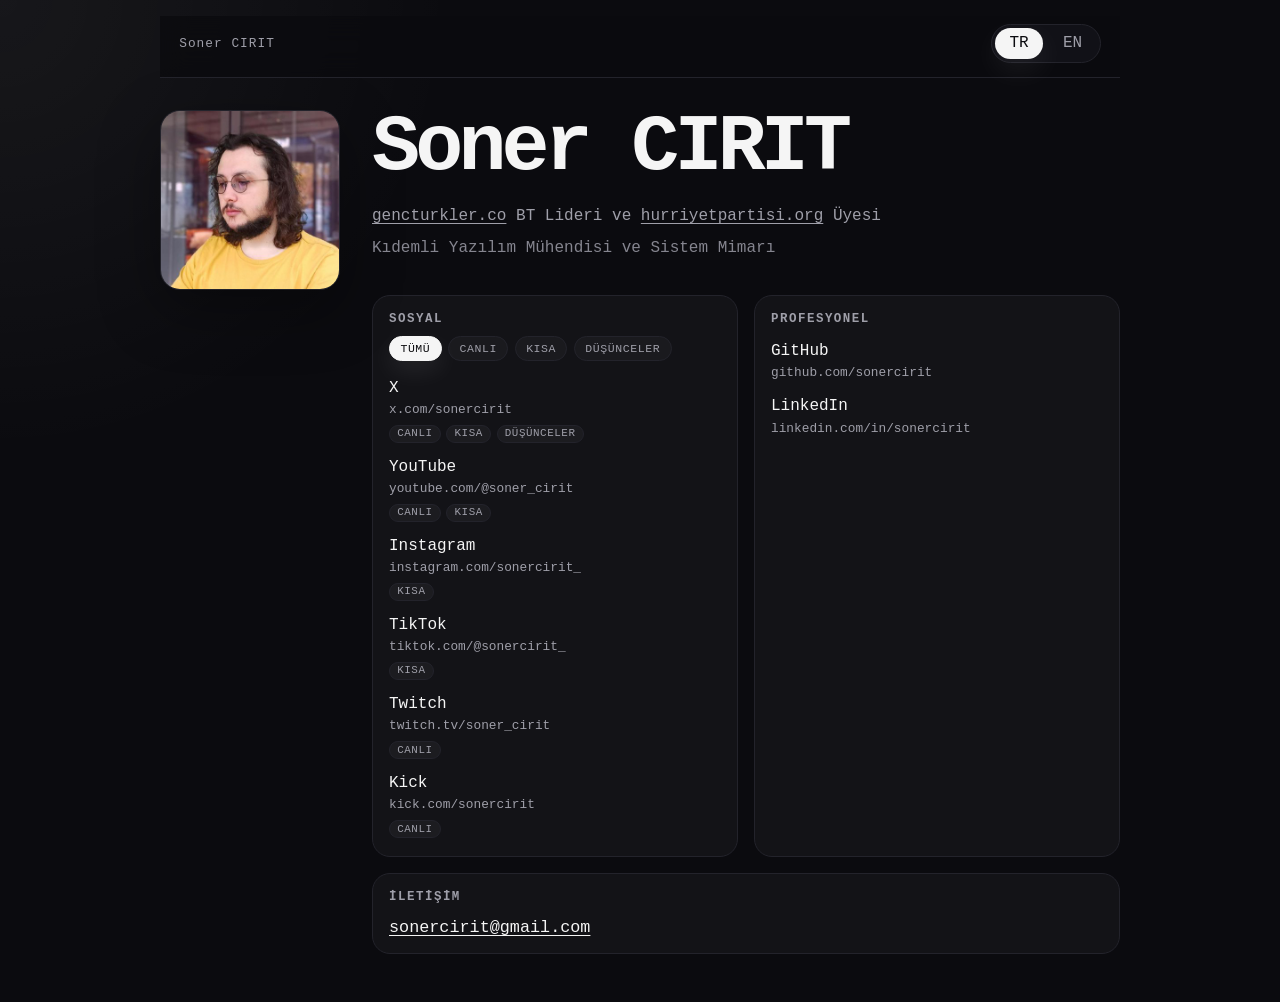
==== index.html @ a1104d20 "Add social accounts and tag filters" ====
<!doctype html>
<html lang="tr" data-current-lang="tr">
  <head>
    <meta charset="UTF-8" />
    <meta name="viewport" content="width=device-width, initial-scale=1.0" />
    <meta name="theme-color" content="#0b0b0f" />
    <title>Soner CIRIT</title>
    <meta
      name="description"
      content="gencturkler.co BT Lideri ve hurriyetpartisi.org Üyesi | Kıdemli Yazılım Mühendisi ve Sistem Mimarı"
    />
    <meta property="og:title" content="Soner CIRIT" />
    <meta
      property="og:description"
      content="gencturkler.co BT Lideri ve hurriyetpartisi.org Üyesi | Kıdemli Yazılım Mühendisi ve Sistem Mimarı"
    />
    <meta property="og:type" content="website" />
    <meta property="og:url" content="https://sonercir.it/" />
    <meta property="og:image" content="https://sonercir.it/assets/profile.jpg" />
    <meta
      property="og:image:secure_url"
      content="https://sonercir.it/assets/profile.jpg"
    />
    <meta property="og:image:type" content="image/jpeg" />
    <meta property="og:image:width" content="400" />
    <meta property="og:image:height" content="400" />
    <meta property="og:image:alt" content="Soner CIRIT" />
    <meta name="twitter:card" content="summary" />
    <meta name="twitter:title" content="Soner CIRIT" />
    <meta
      name="twitter:description"
      content="gencturkler.co BT Lideri ve hurriyetpartisi.org Üyesi | Kıdemli Yazılım Mühendisi ve Sistem Mimarı"
    />
    <meta name="twitter:image" content="https://sonercir.it/assets/profile.jpg" />
    <meta name="twitter:image:alt" content="Soner CIRIT" />
    <link rel="stylesheet" href="styles.css" />
    <script src="site.js" defer></script>
  </head>
  <body>
    <div class="page">
      <header class="topbar">
        <div class="brand">Soner CIRIT</div>
        <nav class="lang-switch" aria-label="Dil değiştirici">
          <a href="/" data-lang-link="tr" aria-current="page">TR</a>
          <a href="en.html" data-lang-link="en">EN</a>
        </nav>
      </header>

      <main class="hero">
        <div class="photo-wrap">
          <img src="assets/profile.jpg" alt="Soner CIRIT" class="photo" />
        </div>

        <div class="content">
          <h1 class="name">Soner CIRIT</h1>

          <p class="bio">
            <span data-i18n="bioPrefix"></span><a href="https://gencturkler.co" target="_blank" rel="noopener noreferrer">gencturkler.co</a><span data-i18n="bioMiddle"> BT Lideri ve </span><a href="https://hurriyetpartisi.org" target="_blank" rel="noopener noreferrer">hurriyetpartisi.org</a><span data-i18n="bioSuffix"> Üyesi</span>
          </p>

          <p class="bio bio-subline">
            <span data-i18n="roleLine">Kıdemli Yazılım Mühendisi ve Sistem Mimarı</span>
          </p>

          <div class="sections">
            <section class="section social-section">
              <h2 data-i18n="social">SOSYAL</h2>
              <fieldset class="social-filter-form">
                <legend class="social-filter-legend" data-i18n="socialFiltersLabel">Sosyal filtreleri</legend>
                <input class="social-filter-input" type="radio" name="social-filter" id="social-filter-all" checked />
                <input class="social-filter-input" type="radio" name="social-filter" id="social-filter-live" />
                <input class="social-filter-input" type="radio" name="social-filter" id="social-filter-shorts" />
                <input class="social-filter-input" type="radio" name="social-filter" id="social-filter-thoughts" />
                <div class="social-filters">
                  <label for="social-filter-all" data-i18n="filterAll">Tümü</label>
                  <label for="social-filter-live" data-i18n="tagLive">Canlı</label>
                  <label for="social-filter-shorts" data-i18n="tagShorts">Kısa</label>
                  <label for="social-filter-thoughts" data-i18n="tagThoughts">Düşünceler</label>
                </div>
                <ul class="list social-list">
                <li data-social-item data-tags="live shorts thoughts">
                  <a href="https://x.com/sonercirit" target="_blank" rel="noopener noreferrer me">
                    <span>X</span>
                    <small>x.com/sonercirit</small>
                    <div class="tags">
                      <span data-i18n="tagLive" data-tag="live">Canlı</span>
                      <span data-i18n="tagShorts" data-tag="shorts">Kısa</span>
                      <span data-i18n="tagThoughts" data-tag="thoughts">Düşünceler</span>
                    </div>
                  </a>
                </li>
                <li data-social-item data-tags="live shorts">
                  <a href="https://www.youtube.com/@soner_cirit" target="_blank" rel="noopener noreferrer me">
                    <span>YouTube</span>
                    <small>youtube.com/@soner_cirit</small>
                    <div class="tags">
                      <span data-i18n="tagLive" data-tag="live">Canlı</span>
                      <span data-i18n="tagShorts" data-tag="shorts">Kısa</span>
                    </div>
                  </a>
                </li>
                <li data-social-item data-tags="shorts">
                  <a href="https://www.instagram.com/sonercirit_" target="_blank" rel="noopener noreferrer me">
                    <span>Instagram</span>
                    <small>instagram.com/sonercirit_</small>
                    <div class="tags">
                      <span data-i18n="tagShorts" data-tag="shorts">Kısa</span>
                    </div>
                  </a>
                </li>
                <li data-social-item data-tags="shorts">
                  <a href="https://www.tiktok.com/@sonercirit_" target="_blank" rel="noopener noreferrer me">
                    <span>TikTok</span>
                    <small>tiktok.com/@sonercirit_</small>
                    <div class="tags">
                      <span data-i18n="tagShorts" data-tag="shorts">Kısa</span>
                    </div>
                  </a>
                </li>
                <li data-social-item data-tags="live">
                  <a href="https://www.twitch.tv/soner_cirit" target="_blank" rel="noopener noreferrer me">
                    <span>Twitch</span>
                    <small>twitch.tv/soner_cirit</small>
                    <div class="tags">
                      <span data-i18n="tagLive" data-tag="live">Canlı</span>
                    </div>
                  </a>
                </li>
                <li data-social-item data-tags="live">
                  <a href="https://kick.com/sonercirit" target="_blank" rel="noopener noreferrer me">
                    <span>Kick</span>
                    <small>kick.com/sonercirit</small>
                    <div class="tags">
                      <span data-i18n="tagLive" data-tag="live">Canlı</span>
                    </div>
                  </a>
                </li>
                </ul>
              </fieldset>
            </section>

            <section class="section">
              <h2 data-i18n="professional">PROFESYONEL</h2>
              <ul class="list">
                <li>
                  <a href="https://github.com/sonercirit" target="_blank" rel="noopener noreferrer me">
                    <span>GitHub</span>
                    <small>github.com/sonercirit</small>
                  </a>
                </li>
                <li>
                  <a href="https://www.linkedin.com/in/sonercirit" target="_blank" rel="noopener noreferrer me">
                    <span>LinkedIn</span>
                    <small>linkedin.com/in/sonercirit</small>
                  </a>
                </li>
              </ul>
            </section>

            <section class="section full">
              <h2 data-i18n="contact">İLETİŞİM</h2>
              <a class="contact-link" href="mailto:sonercirit@gmail.com">sonercirit@gmail.com</a>
            </section>
          </div>
        </div>
      </main>
    </div>
  </body>
</html>
---- styles.css ----
:root {
  color-scheme: dark;
  --bg: #0b0b0f;
  --panel: #111117;
  --panel-soft: rgba(255, 255, 255, 0.03);
  --line: #23232b;
  --text: #f5f5f5;
  --muted: #9f9fa9;
  --shadow: rgba(0, 0, 0, 0.35);
}

* {
  box-sizing: border-box;
}

html {
  background: var(--bg);
}

body {
  margin: 0;
  min-height: 100vh;
  background:
    radial-gradient(circle at top left, rgba(255, 255, 255, 0.05), transparent 28%),
    var(--bg);
  color: var(--text);
  font-family:
    ui-monospace,
    SFMono-Regular,
    Menlo,
    Monaco,
    Consolas,
    'Liberation Mono',
    'Courier New',
    monospace;
}

button,
a {
  color: inherit;
  font: inherit;
}

a {
  text-decoration-thickness: 1px;
  text-underline-offset: 0.18em;
}

.page {
  width: min(100% - 2rem, 960px);
  margin: 0 auto;
  padding: 1rem 0 3rem;
}

.topbar {
  position: sticky;
  top: 0.75rem;
  z-index: 30;
  display: flex;
  align-items: center;
  justify-content: space-between;
  gap: 1rem;
  padding: 0.5rem 0 0.9rem;
  border-bottom: 1px solid var(--line);
  background: rgba(11, 11, 15, 0.78);
  backdrop-filter: blur(14px);
  -webkit-backdrop-filter: blur(14px);
}

.brand {
  display: inline-flex;
  align-items: center;
  padding-left: 1.2rem;
  color: var(--muted);
  font-size: 0.8rem;
  line-height: 1;
  letter-spacing: 0.08em;
  transform: translateY(0.04em);
}

.lang-switch {
  position: relative;
  isolation: isolate;
  display: inline-flex;
  align-items: center;
  gap: 0.35rem;
  margin-right: 1.2rem;
  padding: 0.2rem;
  border: 1px solid var(--line);
  border-radius: 999px;
  background: var(--panel);
}

.lang-switch::before {
  content: '';
  position: absolute;
  top: 0.2rem;
  left: 0.2rem;
  width: 3rem;
  height: calc(100% - 0.4rem);
  border-radius: 999px;
  background: var(--text);
  box-shadow: 0 10px 30px rgba(255, 255, 255, 0.08);
  transform: translateX(0);
  transition:
    transform 320ms cubic-bezier(0.2, 0.9, 0.2, 1),
    box-shadow 220ms ease;
  z-index: 0;
}

html[data-current-lang='en'] .lang-switch::before {
  transform: translateX(3.35rem);
}

body.is-switching .lang-switch::before {
  box-shadow: 0 14px 36px rgba(255, 255, 255, 0.12);
}

.lang-switch a {
  position: relative;
  z-index: 1;
  display: inline-flex;
  align-items: center;
  justify-content: center;
  width: 3rem;
  border-radius: 999px;
  padding: 0.45rem 0;
  color: var(--muted);
  line-height: 1;
  text-align: center;
  text-decoration: none;
  transition: color 120ms ease;
}

.lang-switch a:hover {
  color: var(--text);
}

.lang-switch a[aria-current='page'] {
  color: var(--bg);
}

.lang-switch a:focus-visible {
  outline: 1px solid rgba(255, 255, 255, 0.35);
  outline-offset: 2px;
}

.hero {
  display: grid;
  grid-template-columns: 180px minmax(0, 1fr);
  gap: 2rem;
  align-items: start;
  padding-top: 2rem;
}

.photo-wrap {
  width: 100%;
}

.photo {
  display: block;
  width: 100%;
  aspect-ratio: 1 / 1;
  object-fit: cover;
  border-radius: 20px;
  border: 1px solid var(--line);
  box-shadow: 0 20px 60px var(--shadow);
}

.content {
  min-width: 0;
}

.name {
  margin: 0;
  font-size: clamp(2.25rem, 8vw, 5rem);
  line-height: 0.95;
  letter-spacing: -0.06em;
}

.bio {
  margin: 1rem 0 0;
  max-width: 62ch;
  color: var(--muted);
  line-height: 1.8;
}

.bio [data-i18n] {
  white-space: pre-wrap;
}

.bio-subline {
  margin-top: 0.2rem;
  color: #85858f;
}

@media (min-width: 780px) {
  .bio {
    max-width: none;
    white-space: nowrap;
  }

  .bio [data-i18n] {
    white-space: pre;
  }
}

[data-i18n] {
  transition:
    opacity 160ms ease,
    filter 160ms ease,
    text-shadow 160ms ease;
}

[data-i18n].scrambling {
  opacity: 0.88;
  filter: brightness(1.08);
  text-shadow: 0 0 0.6em rgba(255, 255, 255, 0.08);
}

.sections {
  display: grid;
  grid-template-columns: repeat(2, minmax(0, 1fr));
  gap: 1rem;
  margin-top: 2rem;
}

.section {
  padding: 1rem;
  border: 1px solid var(--line);
  border-radius: 18px;
  background: var(--panel-soft);
}

.section.full {
  grid-column: 1 / -1;
}

.section h2 {
  margin: 0 0 0.9rem;
  color: var(--muted);
  font-size: 0.78rem;
  letter-spacing: 0.12em;
}

.social-filter-form {
  min-inline-size: 0;
  margin: 0;
  padding: 0;
  border: 0;
}

.social-filter-legend {
  position: absolute;
  width: 1px;
  height: 1px;
  margin: -1px;
  overflow: hidden;
  clip: rect(0, 0, 0, 0);
  clip-path: inset(50%);
  white-space: nowrap;
}

.social-filter-input {
  position: absolute;
  width: 1px;
  height: 1px;
  margin: -1px;
  overflow: hidden;
  clip: rect(0, 0, 0, 0);
  clip-path: inset(50%);
  white-space: nowrap;
}

.social-filters {
  display: flex;
  flex-wrap: wrap;
  gap: 0.4rem;
  margin: -0.25rem 0 1rem;
}

.social-filters label {
  position: relative;
  overflow: hidden;
  border: 1px solid var(--line);
  border-radius: 999px;
  padding: 0.35rem 0.65rem;
  background: rgba(255, 255, 255, 0.03);
  color: var(--muted);
  cursor: pointer;
  font-size: 0.72rem;
  line-height: 1;
  letter-spacing: 0.05em;
  text-transform: uppercase;
  transform: translateY(0);
  transition:
    border-color 160ms ease,
    background 160ms ease,
    box-shadow 180ms ease,
    color 160ms ease,
    transform 180ms ease;
}

.social-filters label:hover,
#social-filter-all:focus-visible ~ .social-filters label[for='social-filter-all'],
#social-filter-live:focus-visible ~ .social-filters label[for='social-filter-live'],
#social-filter-shorts:focus-visible ~ .social-filters label[for='social-filter-shorts'],
#social-filter-thoughts:focus-visible ~ .social-filters label[for='social-filter-thoughts'] {
  border-color: rgba(255, 255, 255, 0.34);
  color: var(--text);
  transform: translateY(-1px);
}

#social-filter-all:checked ~ .social-filters label[for='social-filter-all'],
#social-filter-live:checked ~ .social-filters label[for='social-filter-live'],
#social-filter-shorts:checked ~ .social-filters label[for='social-filter-shorts'],
#social-filter-thoughts:checked ~ .social-filters label[for='social-filter-thoughts'] {
  border-color: var(--text);
  background: var(--text);
  box-shadow: 0 10px 24px rgba(255, 255, 255, 0.08);
  color: var(--bg);
}

#social-filter-all:focus-visible ~ .social-filters label[for='social-filter-all'],
#social-filter-live:focus-visible ~ .social-filters label[for='social-filter-live'],
#social-filter-shorts:focus-visible ~ .social-filters label[for='social-filter-shorts'],
#social-filter-thoughts:focus-visible ~ .social-filters label[for='social-filter-thoughts'] {
  outline: 1px solid rgba(255, 255, 255, 0.35);
  outline-offset: 2px;
}

.list.social-list {
  gap: 0;
  margin-bottom: -0.75rem;
}

.social-list [data-social-item] {
  max-height: 10rem;
  margin-bottom: 0.75rem;
  overflow: hidden;
  opacity: 1;
  transform: translateY(0) scale(1);
  transform-origin: top;
  visibility: visible;
  transition:
    max-height 320ms cubic-bezier(0.2, 0.9, 0.2, 1),
    margin-bottom 320ms cubic-bezier(0.2, 0.9, 0.2, 1),
    opacity 180ms ease,
    transform 260ms cubic-bezier(0.2, 0.9, 0.2, 1),
    visibility 0s linear 0s;
}

#social-filter-live:checked ~ .social-list [data-social-item]:not([data-tags~='live']),
#social-filter-shorts:checked ~ .social-list [data-social-item]:not([data-tags~='shorts']),
#social-filter-thoughts:checked ~ .social-list [data-social-item]:not([data-tags~='thoughts']) {
  max-height: 0;
  margin-bottom: 0;
  opacity: 0;
  pointer-events: none;
  transform: translateY(-0.35rem) scale(0.98);
  visibility: hidden;
  transition:
    max-height 260ms cubic-bezier(0.7, 0, 0.3, 1),
    margin-bottom 260ms cubic-bezier(0.7, 0, 0.3, 1),
    opacity 140ms ease,
    transform 180ms ease,
    visibility 0s linear 260ms;
}

.list {
  list-style: none;
  margin: 0;
  padding: 0;
  display: grid;
  gap: 0.75rem;
}

.list a {
  display: flex;
  flex-direction: column;
  gap: 0.2rem;
  padding: 0.1rem 0;
  text-decoration: none;
}

.list a:hover > span {
  text-decoration: underline;
  text-underline-offset: 0.18em;
}

.list small {
  color: var(--muted);
  font-size: 0.8rem;
  line-height: 1.5;
}

.tags {
  display: flex;
  flex-wrap: wrap;
  gap: 0.35rem;
  margin-top: 0.15rem;
}

.tags span {
  display: inline-flex;
  align-items: center;
  border: 1px solid var(--line);
  border-radius: 999px;
  padding: 0.16rem 0.45rem;
  background: rgba(255, 255, 255, 0.04);
  color: var(--muted);
  font-size: 0.68rem;
  line-height: 1;
  letter-spacing: 0.05em;
  text-transform: uppercase;
  transform: translateY(0);
  transition:
    border-color 160ms ease,
    background 160ms ease,
    color 160ms ease,
    transform 180ms ease;
}

#social-filter-live:checked ~ .social-list [data-tag='live'],
#social-filter-shorts:checked ~ .social-list [data-tag='shorts'],
#social-filter-thoughts:checked ~ .social-list [data-tag='thoughts'] {
  border-color: rgba(255, 255, 255, 0.38);
  background: rgba(255, 255, 255, 0.09);
  color: var(--text);
  transform: translateY(-1px);
}

.contact-link {
  font-size: 1.05rem;
}

@media (prefers-reduced-motion: reduce) {
  .lang-switch::before,
  .social-filters label,
  .social-list [data-social-item],
  .tags span,
  [data-i18n] {
    transition: none;
  }
}

@media (max-width: 720px) {
  .topbar {
    top: 0.5rem;
    align-items: center;
    gap: 0.75rem;
    padding: 0.3rem 0 0.55rem;
  }

  .brand {
    padding-left: 1rem;
  }

  .lang-switch {
    margin-right: 1rem;
  }

  .hero {
    grid-template-columns: 1fr;
    gap: 1.5rem;
  }

  .photo-wrap {
    max-width: 144px;
  }

  .sections {
    grid-template-columns: 1fr;
  }

  .section.full {
    grid-column: auto;
  }
}
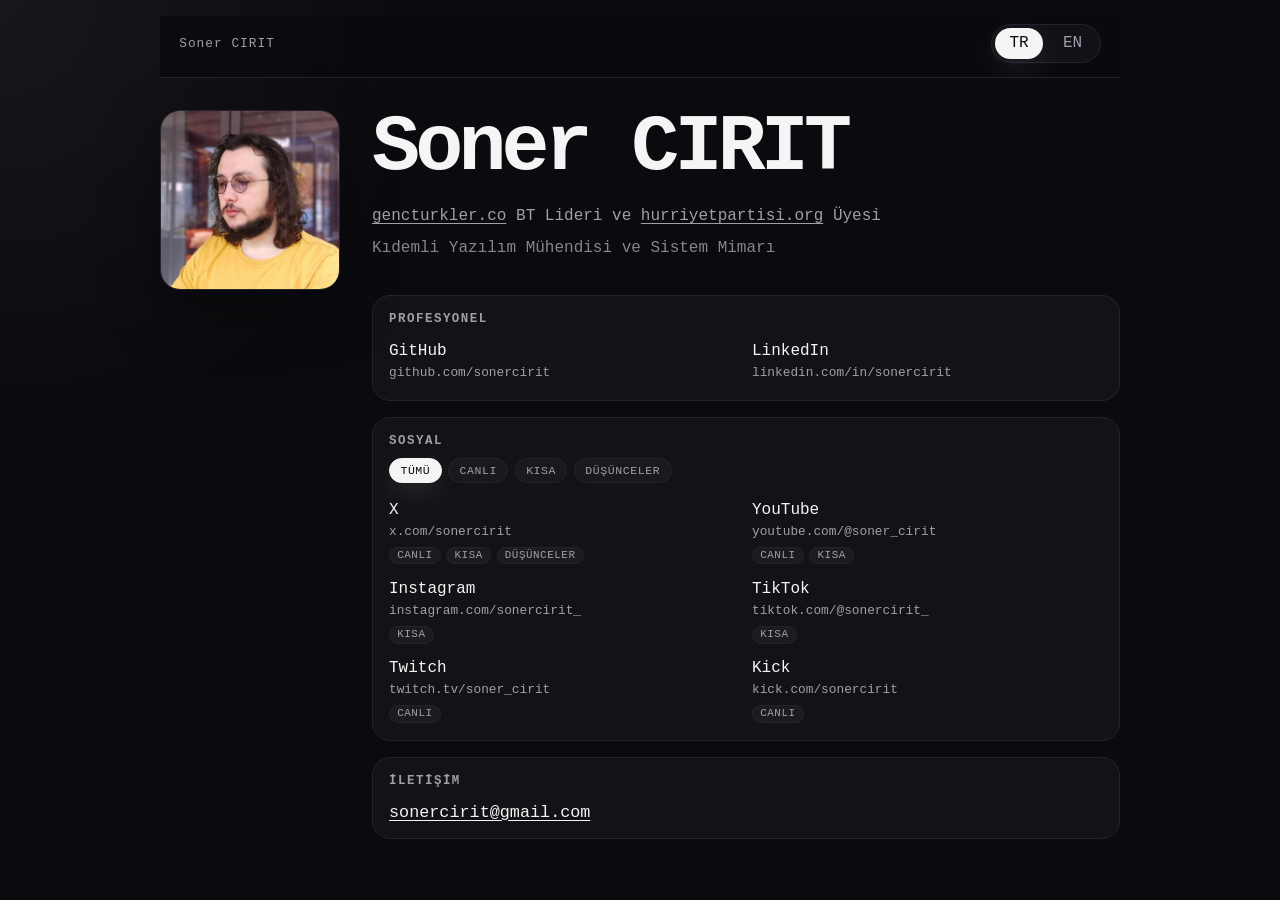
==== commit debe6ee9: "Update profile layout" ====
--- a/index.html
+++ b/index.html
@@ -63,6 +63,24 @@
           </p>
 
           <div class="sections">
+            <section class="section">
+              <h2 data-i18n="professional">PROFESYONEL</h2>
+              <ul class="list">
+                <li>
+                  <a href="https://github.com/sonercirit" target="_blank" rel="noopener noreferrer me">
+                    <span>GitHub</span>
+                    <small>github.com/sonercirit</small>
+                  </a>
+                </li>
+                <li>
+                  <a href="https://www.linkedin.com/in/sonercirit" target="_blank" rel="noopener noreferrer me">
+                    <span>LinkedIn</span>
+                    <small>linkedin.com/in/sonercirit</small>
+                  </a>
+                </li>
+              </ul>
+            </section>
+
             <section class="section social-section">
               <h2 data-i18n="social">SOSYAL</h2>
               <fieldset class="social-filter-form">
@@ -139,24 +157,6 @@
               </fieldset>
             </section>
 
-            <section class="section">
-              <h2 data-i18n="professional">PROFESYONEL</h2>
-              <ul class="list">
-                <li>
-                  <a href="https://github.com/sonercirit" target="_blank" rel="noopener noreferrer me">
-                    <span>GitHub</span>
-                    <small>github.com/sonercirit</small>
-                  </a>
-                </li>
-                <li>
-                  <a href="https://www.linkedin.com/in/sonercirit" target="_blank" rel="noopener noreferrer me">
-                    <span>LinkedIn</span>
-                    <small>linkedin.com/in/sonercirit</small>
-                  </a>
-                </li>
-              </ul>
-            </section>
-
             <section class="section full">
               <h2 data-i18n="contact">İLETİŞİM</h2>
               <a class="contact-link" href="mailto:sonercirit@gmail.com">sonercirit@gmail.com</a>
--- a/styles.css
+++ b/styles.css
@@ -220,7 +220,7 @@
 
 .sections {
   display: grid;
-  grid-template-columns: repeat(2, minmax(0, 1fr));
+  grid-template-columns: 1fr;
   gap: 1rem;
   margin-top: 2rem;
 }
@@ -330,7 +330,8 @@
 }
 
 .list.social-list {
-  gap: 0;
+  column-gap: 0.75rem;
+  row-gap: 0;
   margin-bottom: -0.75rem;
 }
 
@@ -372,7 +373,12 @@
   margin: 0;
   padding: 0;
   display: grid;
+  grid-template-columns: repeat(2, minmax(0, 1fr));
   gap: 0.75rem;
+}
+
+.list li {
+  min-width: 0;
 }
 
 .list a {
@@ -392,6 +398,7 @@
   color: var(--muted);
   font-size: 0.8rem;
   line-height: 1.5;
+  overflow-wrap: anywhere;
 }
 
 .tags {
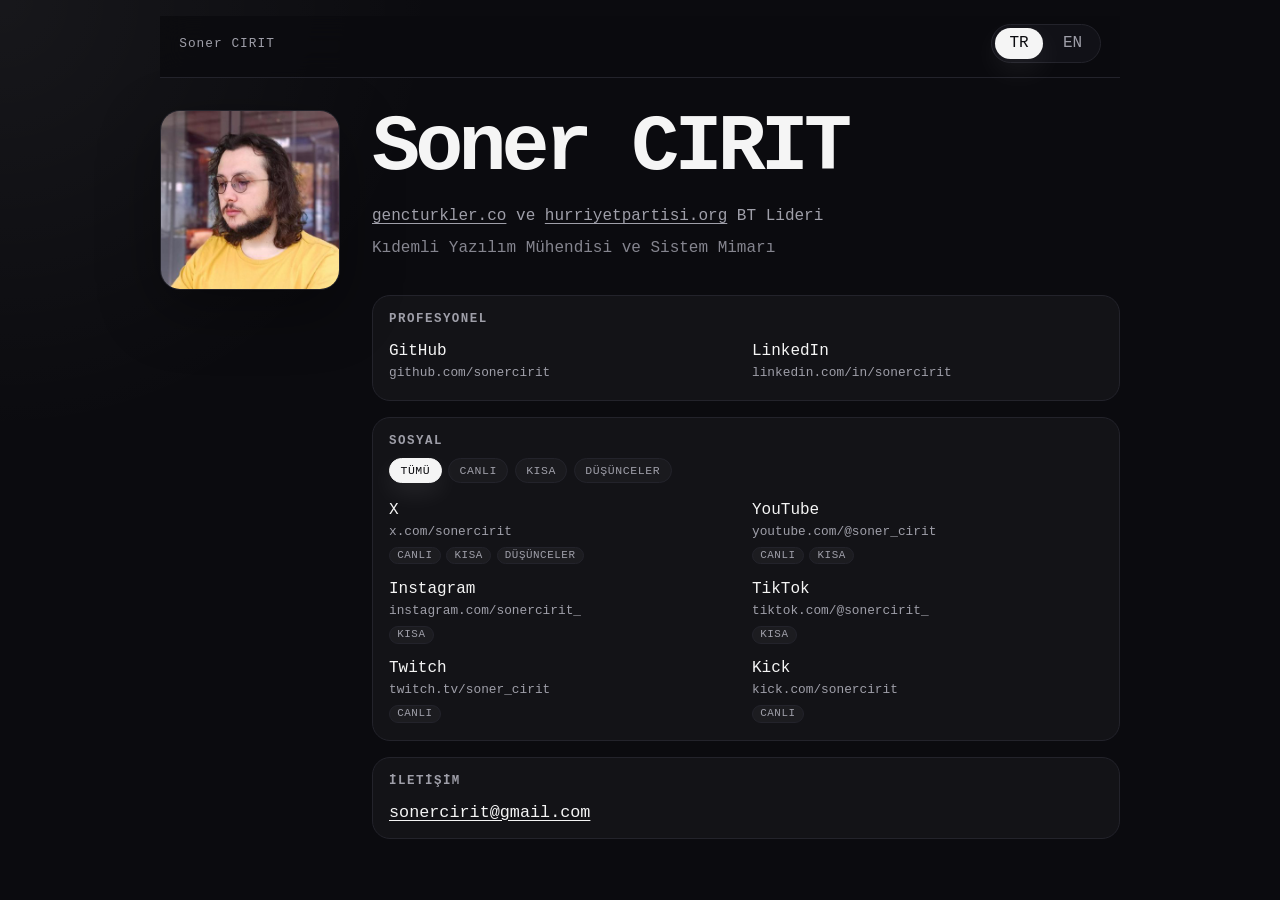
==== commit ec0670f7: "Update leadership roles" ====
--- a/index.html
+++ b/index.html
@@ -7,12 +7,12 @@
     <title>Soner CIRIT</title>
     <meta
       name="description"
-      content="gencturkler.co BT Lideri ve hurriyetpartisi.org Üyesi | Kıdemli Yazılım Mühendisi ve Sistem Mimarı"
+      content="gencturkler.co ve hurriyetpartisi.org BT Lideri | Kıdemli Yazılım Mühendisi ve Sistem Mimarı"
     />
     <meta property="og:title" content="Soner CIRIT" />
     <meta
       property="og:description"
-      content="gencturkler.co BT Lideri ve hurriyetpartisi.org Üyesi | Kıdemli Yazılım Mühendisi ve Sistem Mimarı"
+      content="gencturkler.co ve hurriyetpartisi.org BT Lideri | Kıdemli Yazılım Mühendisi ve Sistem Mimarı"
     />
     <meta property="og:type" content="website" />
     <meta property="og:url" content="https://sonercir.it/" />
@@ -29,7 +29,7 @@
     <meta name="twitter:title" content="Soner CIRIT" />
     <meta
       name="twitter:description"
-      content="gencturkler.co BT Lideri ve hurriyetpartisi.org Üyesi | Kıdemli Yazılım Mühendisi ve Sistem Mimarı"
+      content="gencturkler.co ve hurriyetpartisi.org BT Lideri | Kıdemli Yazılım Mühendisi ve Sistem Mimarı"
     />
     <meta name="twitter:image" content="https://sonercir.it/assets/profile.jpg" />
     <meta name="twitter:image:alt" content="Soner CIRIT" />
@@ -55,7 +55,7 @@
           <h1 class="name">Soner CIRIT</h1>
 
           <p class="bio">
-            <span data-i18n="bioPrefix"></span><a href="https://gencturkler.co" target="_blank" rel="noopener noreferrer">gencturkler.co</a><span data-i18n="bioMiddle"> BT Lideri ve </span><a href="https://hurriyetpartisi.org" target="_blank" rel="noopener noreferrer">hurriyetpartisi.org</a><span data-i18n="bioSuffix"> Üyesi</span>
+            <span data-i18n="bioPrefix"></span><a href="https://gencturkler.co" target="_blank" rel="noopener noreferrer">gencturkler.co</a><span data-i18n="bioMiddle"> ve </span><a href="https://hurriyetpartisi.org" target="_blank" rel="noopener noreferrer">hurriyetpartisi.org</a><span data-i18n="bioSuffix"> BT Lideri</span>
           </p>
 
           <p class="bio bio-subline">
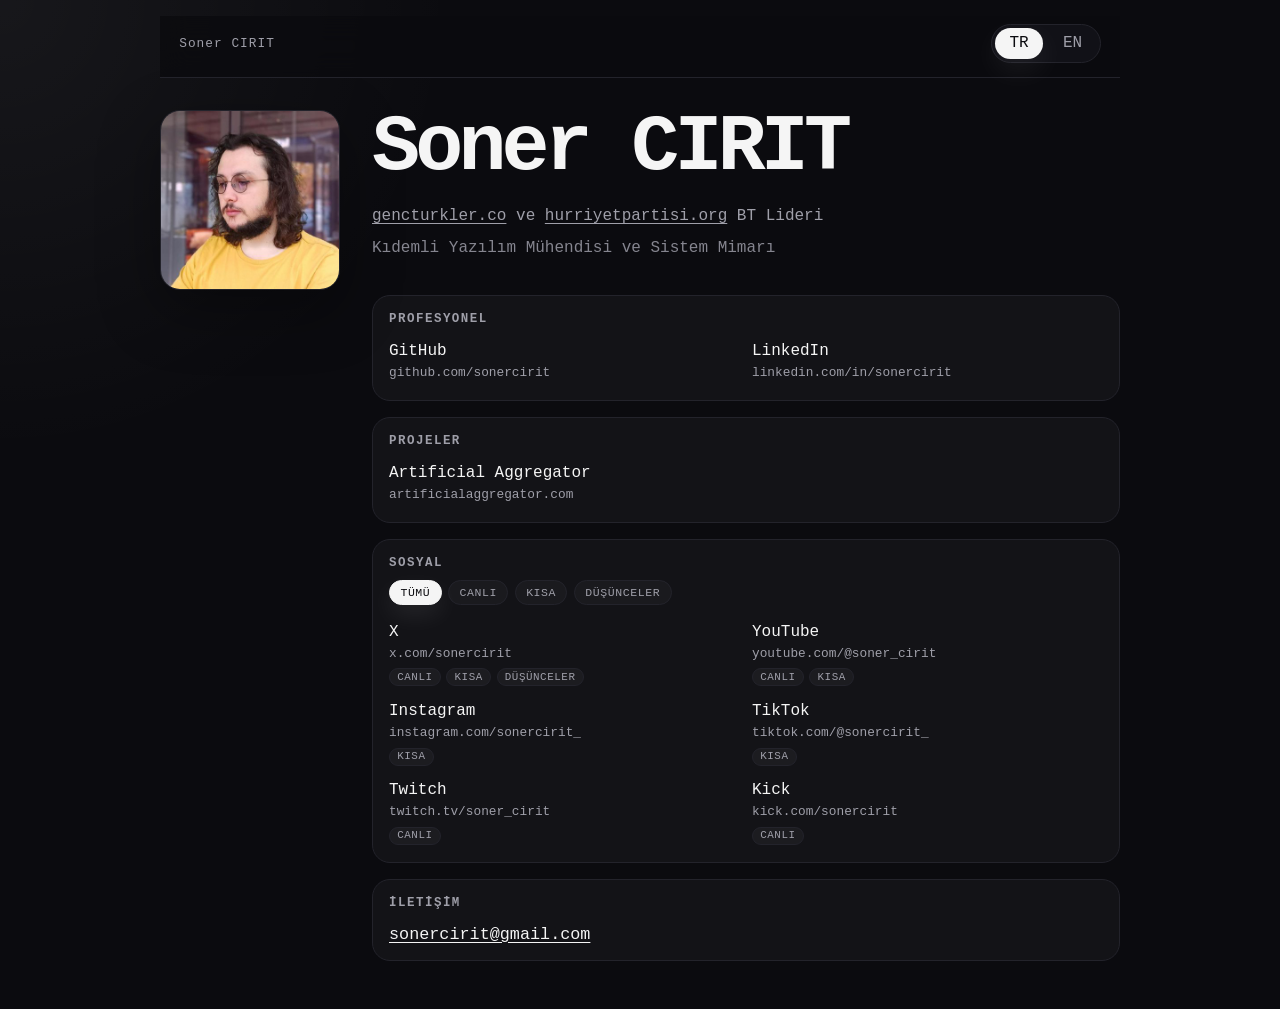
==== commit a96978f0: "Add projects section" ====
--- a/index.html
+++ b/index.html
@@ -76,6 +76,18 @@
                   <a href="https://www.linkedin.com/in/sonercirit" target="_blank" rel="noopener noreferrer me">
                     <span>LinkedIn</span>
                     <small>linkedin.com/in/sonercirit</small>
+                  </a>
+                </li>
+              </ul>
+            </section>
+
+            <section class="section">
+              <h2 data-i18n="projects">PROJELER</h2>
+              <ul class="list">
+                <li>
+                  <a href="https://artificialaggregator.com/" target="_blank" rel="noopener noreferrer">
+                    <span>Artificial Aggregator</span>
+                    <small>artificialaggregator.com</small>
                   </a>
                 </li>
               </ul>
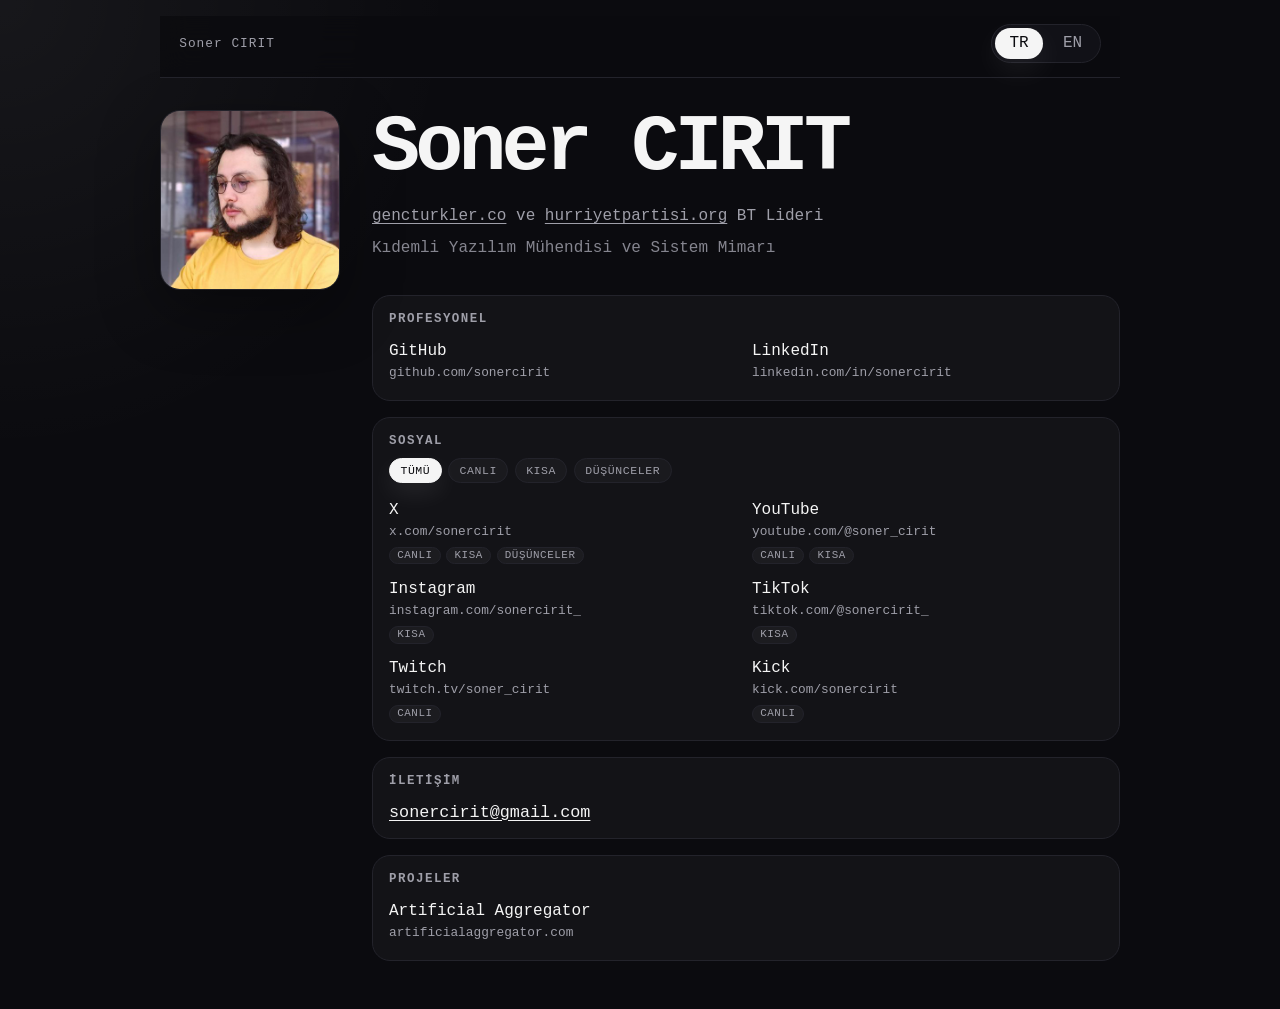
==== commit 507b7b75: "Move projects section to bottom" ====
--- a/index.html
+++ b/index.html
@@ -76,18 +76,6 @@
                   <a href="https://www.linkedin.com/in/sonercirit" target="_blank" rel="noopener noreferrer me">
                     <span>LinkedIn</span>
                     <small>linkedin.com/in/sonercirit</small>
-                  </a>
-                </li>
-              </ul>
-            </section>
-
-            <section class="section">
-              <h2 data-i18n="projects">PROJELER</h2>
-              <ul class="list">
-                <li>
-                  <a href="https://artificialaggregator.com/" target="_blank" rel="noopener noreferrer">
-                    <span>Artificial Aggregator</span>
-                    <small>artificialaggregator.com</small>
                   </a>
                 </li>
               </ul>
@@ -173,6 +161,18 @@
               <h2 data-i18n="contact">İLETİŞİM</h2>
               <a class="contact-link" href="mailto:sonercirit@gmail.com">sonercirit@gmail.com</a>
             </section>
+
+            <section class="section">
+              <h2 data-i18n="projects">PROJELER</h2>
+              <ul class="list">
+                <li>
+                  <a href="https://artificialaggregator.com/" target="_blank" rel="noopener noreferrer">
+                    <span>Artificial Aggregator</span>
+                    <small>artificialaggregator.com</small>
+                  </a>
+                </li>
+              </ul>
+            </section>
           </div>
         </div>
       </main>
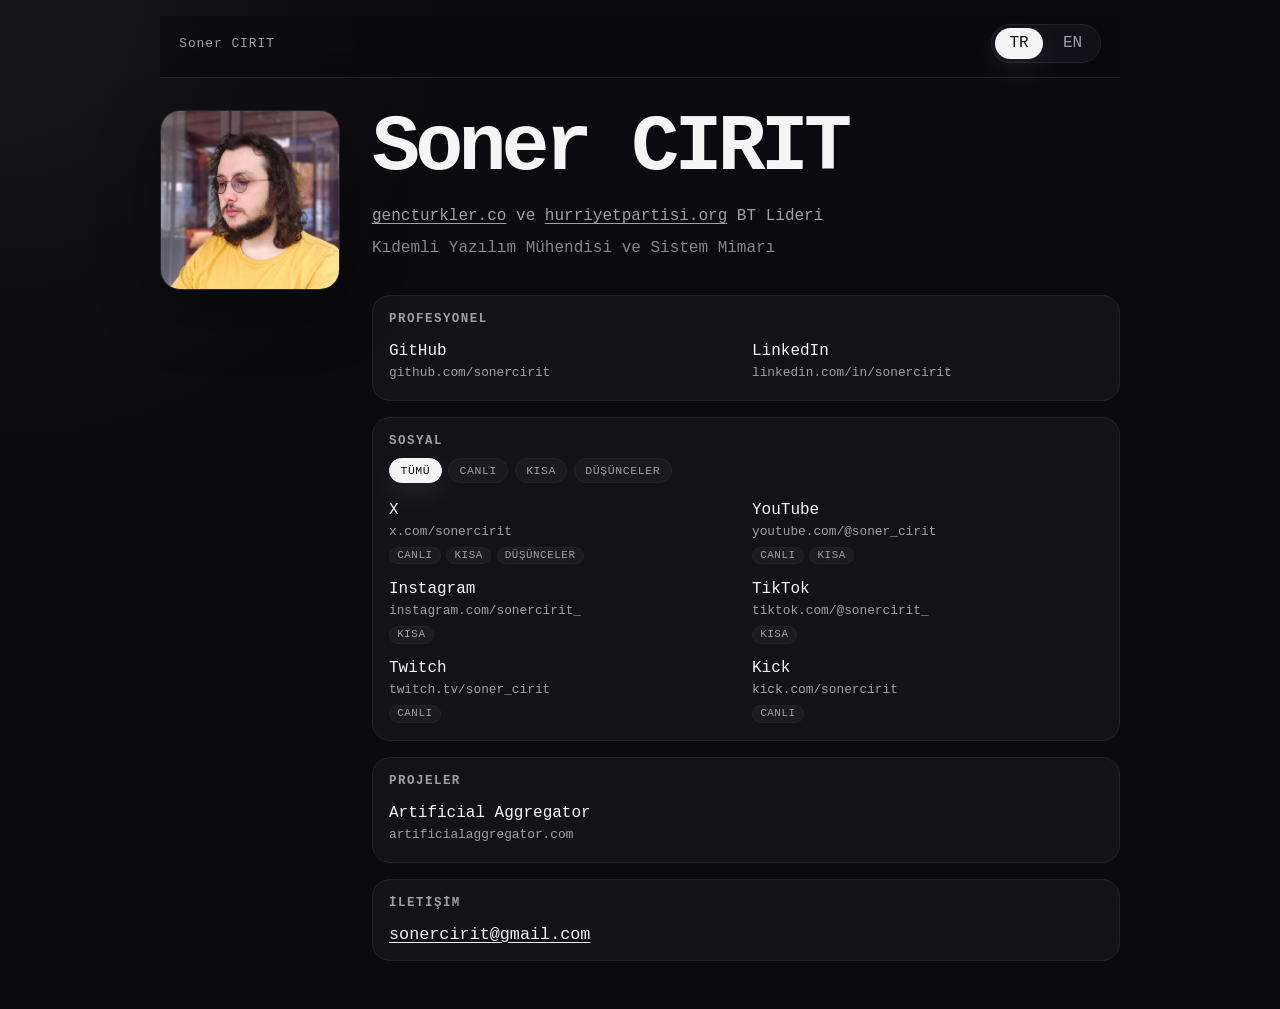
==== commit a80b07a0: "Place projects above contact" ====
--- a/index.html
+++ b/index.html
@@ -157,11 +157,6 @@
               </fieldset>
             </section>
 
-            <section class="section full">
-              <h2 data-i18n="contact">İLETİŞİM</h2>
-              <a class="contact-link" href="mailto:sonercirit@gmail.com">sonercirit@gmail.com</a>
-            </section>
-
             <section class="section">
               <h2 data-i18n="projects">PROJELER</h2>
               <ul class="list">
@@ -173,6 +168,11 @@
                 </li>
               </ul>
             </section>
+
+            <section class="section full">
+              <h2 data-i18n="contact">İLETİŞİM</h2>
+              <a class="contact-link" href="mailto:sonercirit@gmail.com">sonercirit@gmail.com</a>
+            </section>
           </div>
         </div>
       </main>
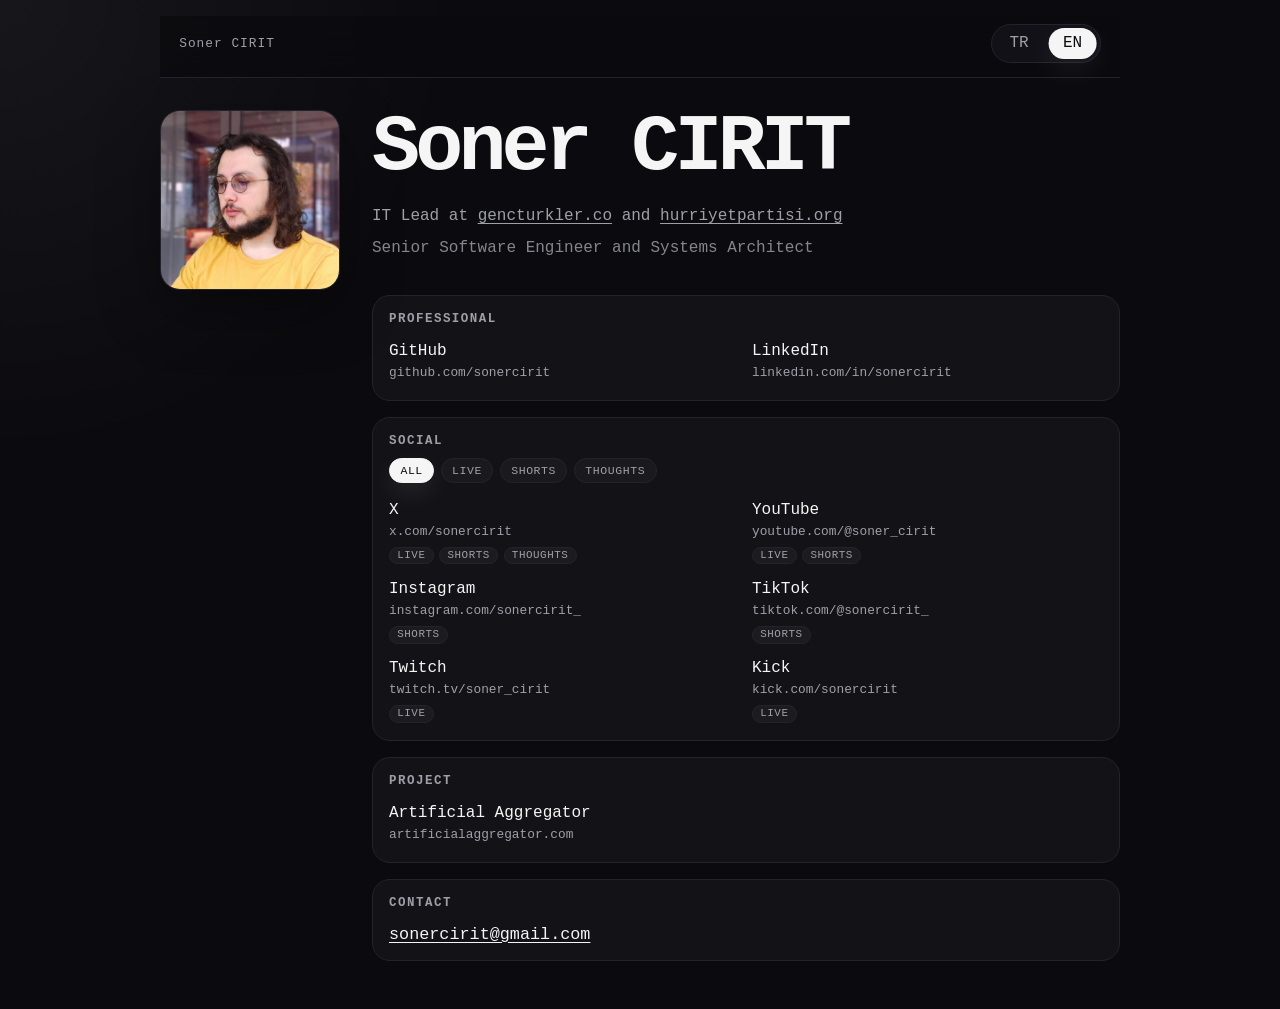
==== commit b2f3e414: "Rename projects section to project" ====
--- a/index.html
+++ b/index.html
@@ -158,7 +158,7 @@
             </section>
 
             <section class="section">
-              <h2 data-i18n="projects">PROJELER</h2>
+              <h2 data-i18n="project">PROJE</h2>
               <ul class="list">
                 <li>
                   <a href="https://artificialaggregator.com/" target="_blank" rel="noopener noreferrer">
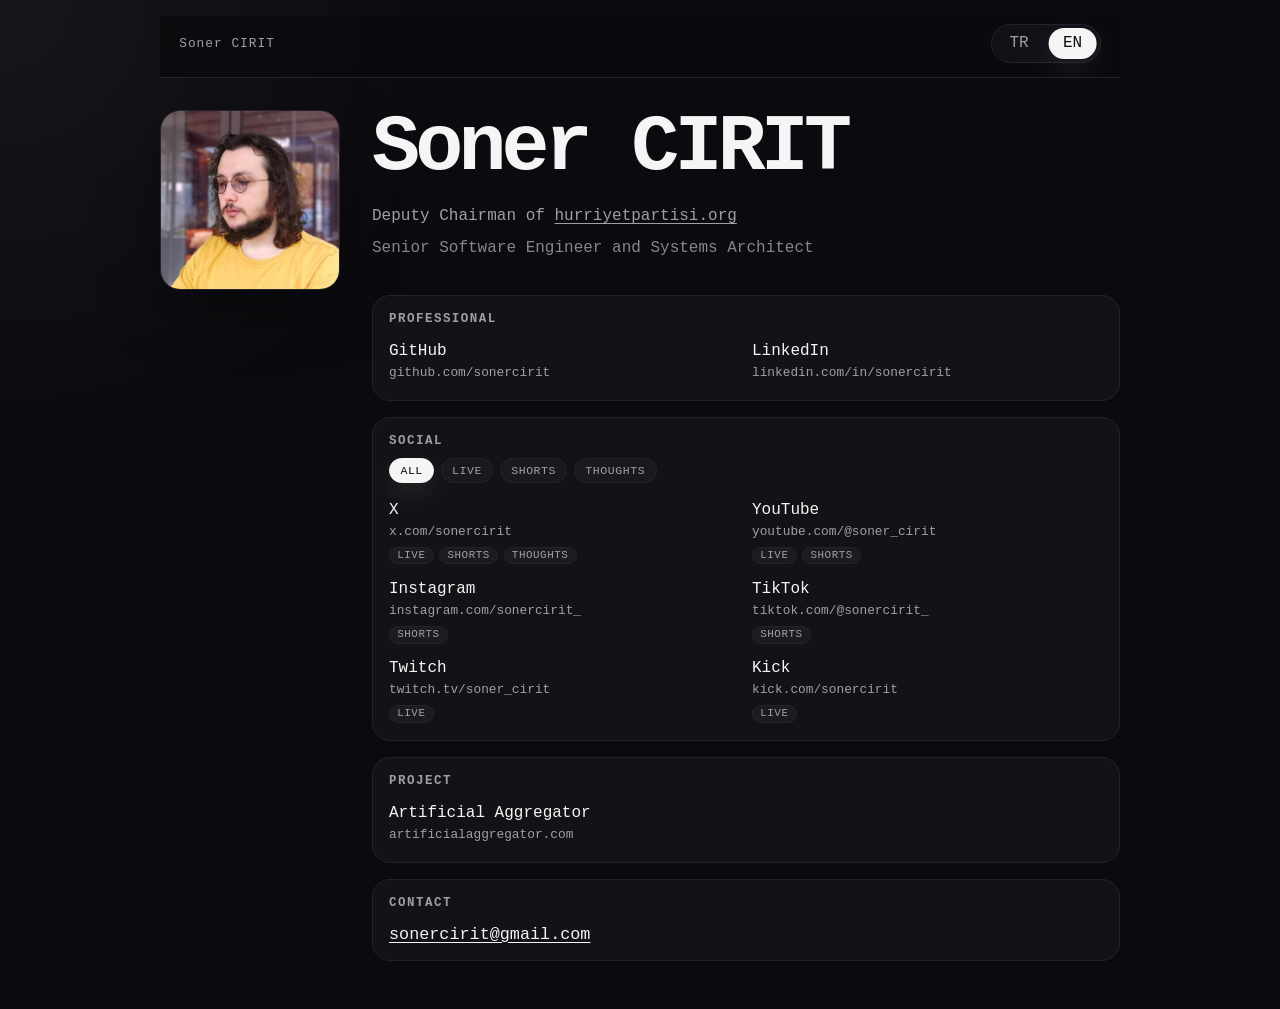
==== commit d340f1e9: "Update bio to Hürriyet Partisi Genel Başkan Yardımcısı - Drop gencturkler.co link and bioMiddle copy" ====
--- a/index.html
+++ b/index.html
@@ -7,12 +7,12 @@
     <title>Soner CIRIT</title>
     <meta
       name="description"
-      content="gencturkler.co ve hurriyetpartisi.org BT Lideri | Kıdemli Yazılım Mühendisi ve Sistem Mimarı"
+      content="hurriyetpartisi.org Genel Başkan Yardımcısı | Kıdemli Yazılım Mühendisi ve Sistem Mimarı"
     />
     <meta property="og:title" content="Soner CIRIT" />
     <meta
       property="og:description"
-      content="gencturkler.co ve hurriyetpartisi.org BT Lideri | Kıdemli Yazılım Mühendisi ve Sistem Mimarı"
+      content="hurriyetpartisi.org Genel Başkan Yardımcısı | Kıdemli Yazılım Mühendisi ve Sistem Mimarı"
     />
     <meta property="og:type" content="website" />
     <meta property="og:url" content="https://sonercir.it/" />
@@ -29,7 +29,7 @@
     <meta name="twitter:title" content="Soner CIRIT" />
     <meta
       name="twitter:description"
-      content="gencturkler.co ve hurriyetpartisi.org BT Lideri | Kıdemli Yazılım Mühendisi ve Sistem Mimarı"
+      content="hurriyetpartisi.org Genel Başkan Yardımcısı | Kıdemli Yazılım Mühendisi ve Sistem Mimarı"
     />
     <meta name="twitter:image" content="https://sonercir.it/assets/profile.jpg" />
     <meta name="twitter:image:alt" content="Soner CIRIT" />
@@ -55,7 +55,7 @@
           <h1 class="name">Soner CIRIT</h1>
 
           <p class="bio">
-            <span data-i18n="bioPrefix"></span><a href="https://gencturkler.co" target="_blank" rel="noopener noreferrer">gencturkler.co</a><span data-i18n="bioMiddle"> ve </span><a href="https://hurriyetpartisi.org" target="_blank" rel="noopener noreferrer">hurriyetpartisi.org</a><span data-i18n="bioSuffix"> BT Lideri</span>
+            <span data-i18n="bioPrefix"></span><a href="https://hurriyetpartisi.org" target="_blank" rel="noopener noreferrer">hurriyetpartisi.org</a><span data-i18n="bioSuffix"> Genel Başkan Yardımcısı</span>
           </p>
 
           <p class="bio bio-subline">
